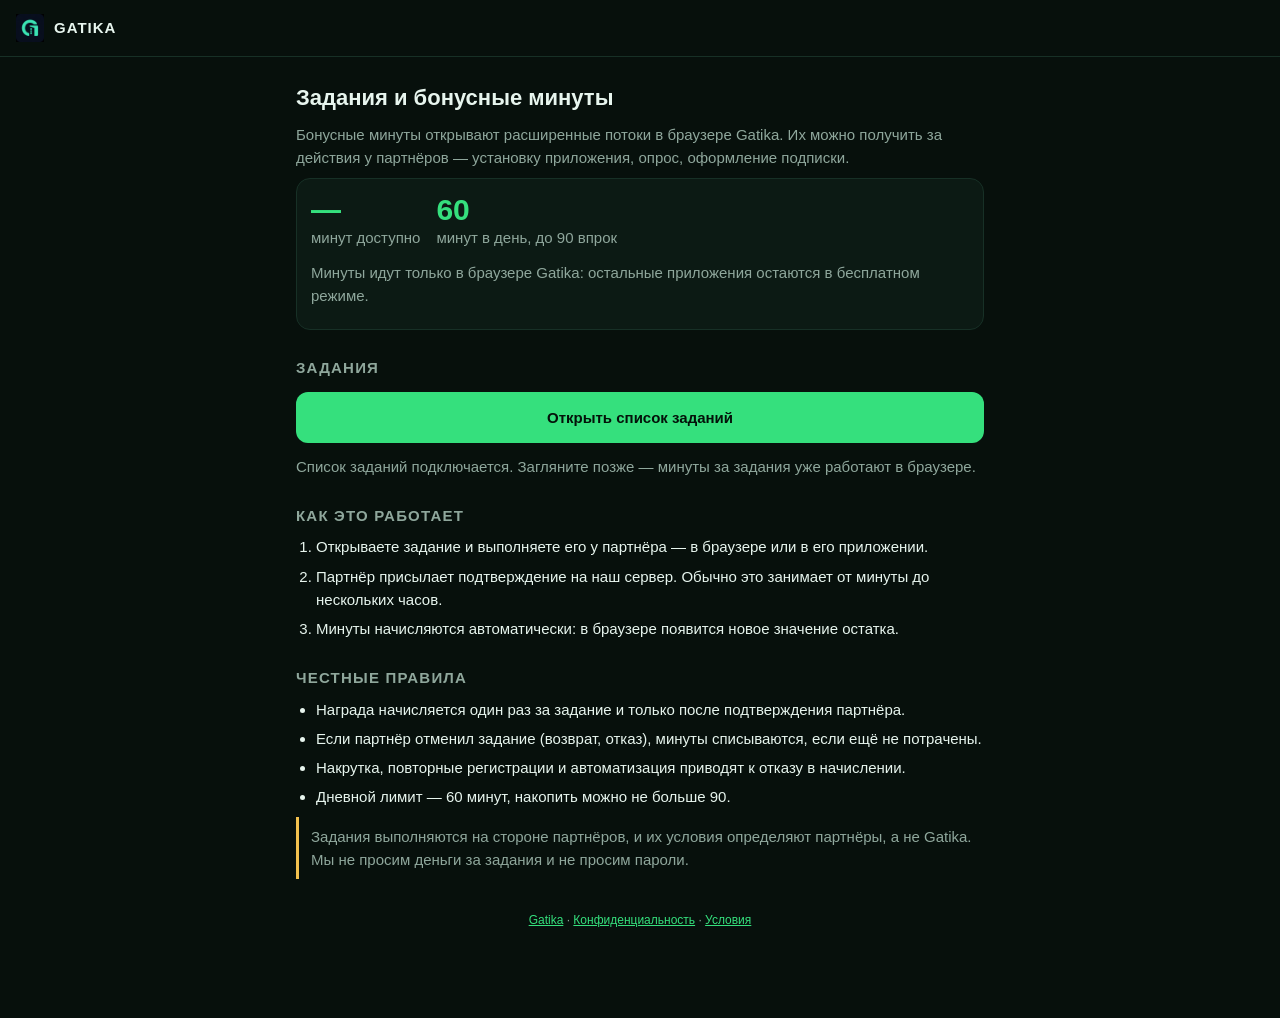
==== bonus.html @ 6bffc310 "Задания: баланс с основного API, воркер — резерв" ====
<!doctype html>
<html lang="ru">
<head>
<meta charset="utf-8">
<meta name="viewport" content="width=device-width, initial-scale=1">
<title>Задания и бонусные минуты — Gatika</title>
<meta name="description" content="Задания Gatika: выполните действие у партнёра и получите бонусные минуты браузера. Минуты начисляются автоматически после подтверждения.">
<link rel="icon" type="image/png" href="assets/icon.png">
<style>
  :root {
    --bg: #07100C;
    --panel: #0C1A14;
    --line: #173026;
    --text: #E7F5EE;
    --dim: #8FA79C;
    --accent: #35E07D;
    --warn: #F2C14E;
  }
  * { box-sizing: border-box; }
  body {
    margin: 0;
    background: var(--bg);
    color: var(--text);
    font: 15px/1.55 -apple-system, "Segoe UI", Roboto, Arial, sans-serif;
  }
  header.top {
    display: flex; align-items: center; gap: 10px;
    padding: 14px 16px; border-bottom: 1px solid var(--line);
  }
  header.top img { width: 28px; height: 28px; }
  header.top b { letter-spacing: 1px; }
  main { max-width: 720px; margin: 0 auto; padding: 16px 16px 48px; }
  h1 { font-size: 22px; margin: 8px 0 4px; }
  h2 { font-size: 15px; text-transform: uppercase; letter-spacing: .08em; color: var(--dim); margin: 26px 0 8px; }
  p { margin: 8px 0; }
  .muted { color: var(--dim); }
  .card {
    background: var(--panel); border: 1px solid var(--line);
    border-radius: 14px; padding: 14px;
  }
  .row { display: flex; gap: 16px; flex-wrap: wrap; }
  .num { font-size: 30px; font-weight: 700; color: var(--accent); line-height: 1.1; }
  .big {
    display: block; text-align: center; text-decoration: none;
    background: var(--accent); color: #04120A; font-weight: 700;
    padding: 14px; border-radius: 12px; margin: 12px 0;
  }
  ol, ul { padding-left: 20px; margin: 8px 0; }
  li { margin: 6px 0; }
  iframe { width: 100%; min-height: 70vh; border: 1px solid var(--line); border-radius: 14px; background: var(--panel); }
  .note { border-left: 3px solid var(--warn); padding: 8px 12px; color: var(--dim); }
  a { color: var(--accent); }
  footer { color: var(--dim); font-size: 12px; text-align: center; padding: 24px 16px 40px; }
</style>
</head>
<body>
<header class="top">
  <img src="assets/icon.png" alt="">
  <b>GATIKA</b>
</header>

<main>
  <h1>Задания и бонусные минуты</h1>
  <p class="muted">
    Бонусные минуты открывают расширенные потоки в браузере Gatika. Их можно получить
    за действия у партнёров — установку приложения, опрос, оформление подписки.
  </p>

  <div class="card">
    <div class="row">
      <div>
        <div class="num" id="balance">—</div>
        <div class="muted">минут доступно</div>
      </div>
      <div>
        <div class="num" id="cap">60</div>
        <div class="muted">минут в день, до 90 впрок</div>
      </div>
    </div>
    <p class="muted" style="margin-top:12px">
      Минуты идут только в браузере Gatika: остальные приложения остаются в бесплатном режиме.
    </p>
  </div>

  <h2>Задания</h2>
  <p class="muted" id="wallHint">
    Список заданий открывается в новой вкладке: так партнёр видит ваш прогресс и
    может подтвердить выполнение.
  </p>
  <a class="big" id="wallLink" href="#" hidden>Открыть список заданий</a>
  <p class="muted" id="wallEmpty" hidden>
    Список заданий подключается. Загляните позже — минуты за задания уже
    работают в браузере.
  </p>

  <h2>Как это работает</h2>
  <ol>
    <li>Открываете задание и выполняете его у партнёра — в браузере или в его приложении.</li>
    <li>Партнёр присылает подтверждение на наш сервер. Обычно это занимает от минуты до нескольких часов.</li>
    <li>Минуты начисляются автоматически: в браузере появится новое значение остатка.</li>
  </ol>

  <h2>Честные правила</h2>
  <ul>
    <li>Награда начисляется один раз за задание и только после подтверждения партнёра.</li>
    <li>Если партнёр отменил задание (возврат, отказ), минуты списываются, если ещё не потрачены.</li>
    <li>Накрутка, повторные регистрации и автоматизация приводят к отказу в начислении.</li>
    <li>Дневной лимит — 60 минут, накопить можно не больше 90.</li>
  </ul>

  <p class="note">
    Задания выполняются на стороне партнёров, и их условия определяют партнёры, а не Gatika.
    Мы не просим деньги за задания и не просим пароли.
  </p>

  <footer>
    <a href="/">Gatika</a> ·
    <a href="legal/privacy.html">Конфиденциальность</a> ·
    <a href="legal/terms.html">Условия</a>
  </footer>
</main>

<script>
  // Адрес стены заданий из кабинета рекламной сети (Apps & placements → Integration).
  // Пусто — значит стена ещё не подключена: показываем пояснение вместо iframe.
  const WALL_URL = 'https://offerwall.gg/wall/4b9fcdef59f5f191c9c4800caa027e0c';

  const params = new URLSearchParams(location.search);
  const uid = params.get('uid') || '';

  // Основной API — сервер шлюза; воркер на workers.dev только резерв: базы у
  // них независимые, и воркер покажет не то число, что начислено постбэком.
  const API = 'https://api.gatika.ru:8443/v1/bonus/state';
  const API_FALLBACK = 'https://gatika-access.goldklonleks.workers.dev/v1/bonus/state';

  // Баланс тянем со своего API; пока его нет — показываем прочерк, а не выдуманное число.
  async function loadState() {
    if (!uid) return;
    const url = API + '?uid=' + encodeURIComponent(uid);
    const state = await getJson(url) || await getJson(API_FALLBACK + '?uid=' + encodeURIComponent(uid));
    if (!state) return;
    if (typeof state.remainingMin === 'number') {
      document.getElementById('balance').textContent = String(state.remainingMin);
    }
    if (typeof state.dailyCapMin === 'number') {
      document.getElementById('cap').textContent = String(state.dailyCapMin);
    }
  }

  async function getJson(url) {
    try {
      const r = await fetch(url, { cache: 'no-store' });
      return r.ok ? await r.json() : null;
    } catch (_) { return null; /* офлайн — оставляем прочерк */ }
  }

  function renderWall() {
    const link = document.getElementById('wallLink');
    const hint = document.getElementById('wallHint');
    const empty = document.getElementById('wallEmpty');
    if (!WALL_URL || !uid) {
      // Без uid партнёр не сможет связать выполненное задание с устройством.
      hint.hidden = true;
      empty.hidden = false;
      return;
    }
    const target = WALL_URL + (WALL_URL.includes('?') ? '&' : '?') + 'userId=' + encodeURIComponent(uid);
    link.href = target;
    link.hidden = false;
    hint.hidden = false;
    empty.hidden = true;
  }

  renderWall();
  loadState();
</script>
</body>
</html>
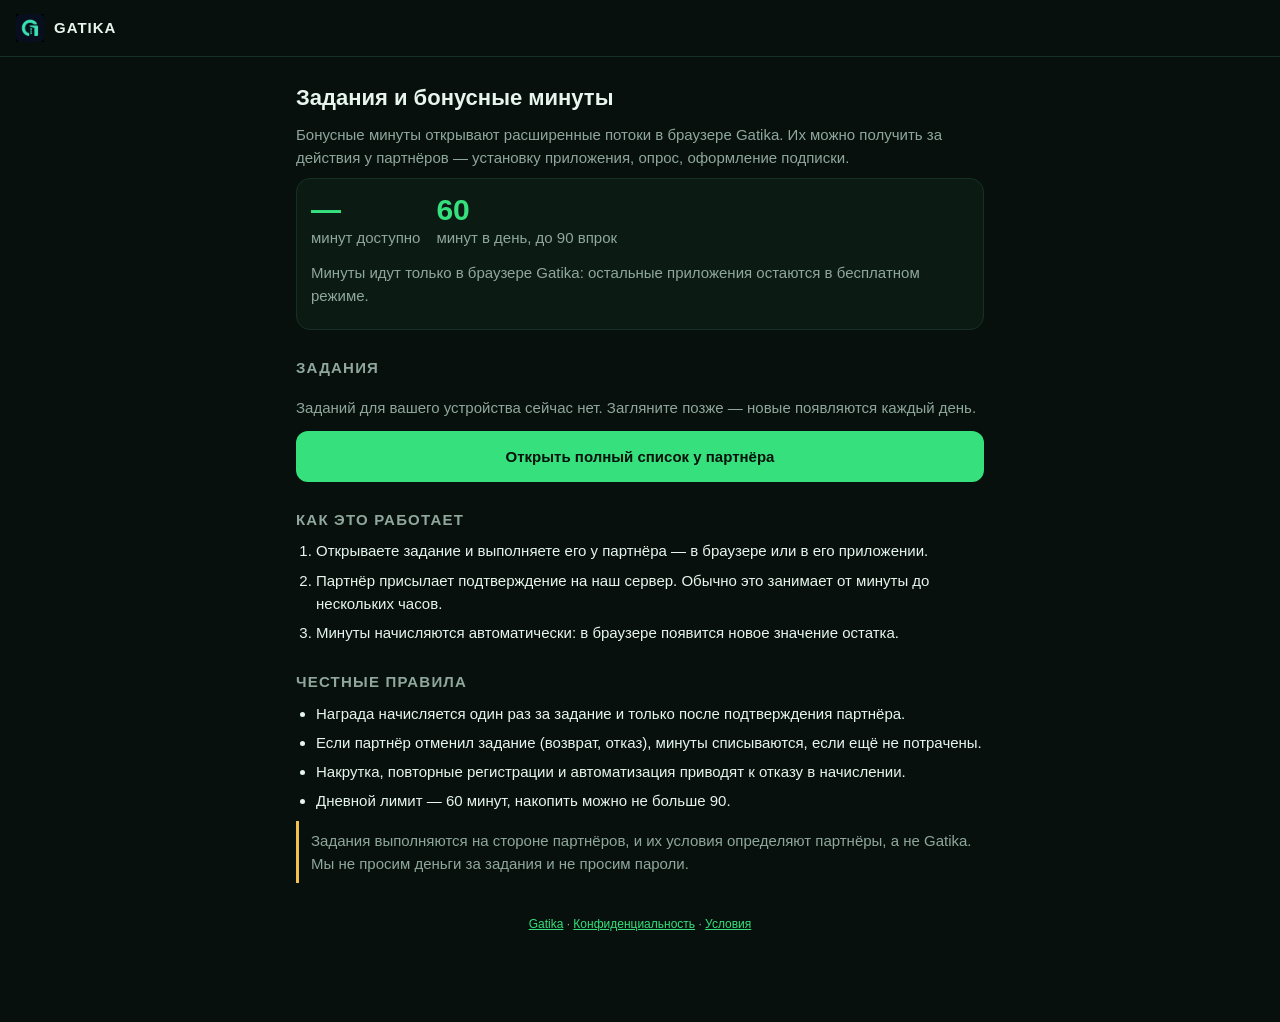
==== commit 0c229f16: "Задания: своя доска из API вместо чужой стены" ====
--- a/bonus.html
+++ b/bonus.html
@@ -47,7 +47,20 @@
   }
   ol, ul { padding-left: 20px; margin: 8px 0; }
   li { margin: 6px 0; }
-  iframe { width: 100%; min-height: 70vh; border: 1px solid var(--line); border-radius: 14px; background: var(--panel); }
+  .offers { display: grid; gap: 8px; }
+  .offer {
+    display: flex; align-items: center; gap: 12px;
+    background: var(--panel); border: 1px solid var(--line); border-radius: 12px;
+    padding: 12px; text-decoration: none; color: var(--text);
+  }
+  .offer:active { border-color: var(--accent); }
+  .offer img { width: 38px; height: 38px; border-radius: 9px; object-fit: cover; flex: 0 0 auto; }
+  .offer .text { flex: 1 1 auto; min-width: 0; }
+  .offer .title { font-size: 14px; line-height: 1.25; }
+  .offer .kind { font-size: 11px; color: var(--dim); text-transform: uppercase; letter-spacing: .06em; }
+  .offer .pay { flex: 0 0 auto; text-align: right; }
+  .offer .pay b { color: var(--accent); font-size: 15px; }
+  .offer .pay span { display: block; font-size: 11px; color: var(--dim); }
   .note { border-left: 3px solid var(--warn); padding: 8px 12px; color: var(--dim); }
   a { color: var(--accent); }
   footer { color: var(--dim); font-size: 12px; text-align: center; padding: 24px 16px 40px; }
@@ -83,15 +96,14 @@
   </div>
 
   <h2>Задания</h2>
-  <p class="muted" id="wallHint">
-    Список заданий открывается в новой вкладке: так партнёр видит ваш прогресс и
-    может подтвердить выполнение.
+  <p class="muted" id="boardHint">Загружаем список…</p>
+  <div class="offers" id="board"></div>
+  <p class="muted" id="boardEmpty" hidden>
+    Заданий для вашего устройства сейчас нет. Загляните позже — новые появляются
+    каждый день.
   </p>
-  <a class="big" id="wallLink" href="#" hidden>Открыть список заданий</a>
-  <p class="muted" id="wallEmpty" hidden>
-    Список заданий подключается. Загляните позже — минуты за задания уже
-    работают в браузере.
-  </p>
+  <a class="big" id="wallLink" href="#" hidden>Открыть полный список у партнёра</a>
+  <p class="note" id="boardNote" hidden></p>
 
   <h2>Как это работает</h2>
   <ol>
@@ -154,24 +166,106 @@
     } catch (_) { return null; /* офлайн — оставляем прочерк */ }
   }
 
-  function renderWall() {
-    const link = document.getElementById('wallLink');
-    const hint = document.getElementById('wallHint');
-    const empty = document.getElementById('wallEmpty');
-    if (!WALL_URL || !uid) {
-      // Без uid партнёр не сможет связать выполненное задание с устройством.
+  // Доска заданий. Список берём со своего API: он ходит к площадке серверным
+  // секретом и отдаёт уже наши поля. Чужую стену не грузим — её домен из РФ не
+  // открывается, а её вёрстка и куки нам не нужны.
+  const API_OFFERS = 'https://api.gatika.ru:8443/v1/offers';
+  const API_CLICK = 'https://api.gatika.ru:8443/v1/offer/click';
+
+  const KIND = {
+    survey: 'опрос', surveys: 'опрос',
+    game: 'игра', games: 'игра',
+    app: 'приложение', apps: 'приложение', cpi: 'приложение',
+    signup: 'регистрация', registration: 'регистрация',
+    purchase: 'покупка', shopping: 'покупка',
+    video: 'видео',
+  };
+
+  async function loadBoard() {
+    const hint = document.getElementById('boardHint');
+    const board = document.getElementById('board');
+    const empty = document.getElementById('boardEmpty');
+    const note = document.getElementById('boardNote');
+    if (!uid) {
       hint.hidden = true;
       empty.hidden = false;
       return;
     }
-    const target = WALL_URL + (WALL_URL.includes('?') ? '&' : '?') + 'userId=' + encodeURIComponent(uid);
-    link.href = target;
+    const data = await getJson(API_OFFERS + '?uid=' + encodeURIComponent(uid));
+    if (!data) {
+      // Каталог недоступен (нет ключа площадки или сервер не отвечает) — честно
+      // говорим об этом и оставляем ссылку на полный список, если она есть.
+      hint.textContent = 'Список заданий временно недоступен. Минуты, полученные раньше, остаются в силе.';
+      showWallLink();
+      return;
+    }
+    if (!data.offers || !data.offers.length) {
+      hint.hidden = true;
+      empty.hidden = false;
+      return;
+    }
+    hint.hidden = true;
+    for (const offer of data.offers) {
+      board.appendChild(offerCard(offer));
+    }
+    note.hidden = false;
+    note.textContent = 'Награда начисляется после подтверждения партнёра — обычно от минуты до нескольких часов. ' +
+      'Задание открывается на прямом соединении: так партнёр видит вашу страну и не отменяет награду.';
+  }
+
+  function offerCard(offer) {
+    const a = document.createElement('a');
+    a.className = 'offer';
+    a.href = '#';
+    a.addEventListener('click', (event) => {
+      event.preventDefault();
+      openOffer(offer.id);
+    });
+    if (offer.icon) {
+      const img = document.createElement('img');
+      img.src = offer.icon;
+      img.alt = '';
+      img.loading = 'lazy';
+      a.appendChild(img);
+    }
+    const text = document.createElement('div');
+    text.className = 'text';
+    const title = document.createElement('div');
+    title.className = 'title';
+    title.textContent = offer.title;
+    const kind = document.createElement('div');
+    kind.className = 'kind';
+    kind.textContent = KIND[offer.category] || 'задание';
+    text.append(title, kind);
+    const pay = document.createElement('div');
+    pay.className = 'pay';
+    const b = document.createElement('b');
+    b.textContent = '+' + offer.minutes;
+    const span = document.createElement('span');
+    span.textContent = 'минут';
+    pay.append(b, span);
+    a.append(text, pay);
+    return a;
+  }
+
+  // Клик разрешаем на сервере: он записывает клик у партнёра и отдаёт адрес
+  // рекламодателя. Если сервер не смог — открываем ссылку площадки как есть.
+  async function openOffer(id) {
+    const url = API_CLICK + '?uid=' + encodeURIComponent(uid) + '&id=' + encodeURIComponent(id);
+    const data = await getJson(url);
+    const target = (data && (data.url || data.fallback)) || '';
+    if (!target) return;
+    location.href = target;
+  }
+
+  function showWallLink() {
+    const link = document.getElementById('wallLink');
+    if (!WALL_URL || !uid) return;
+    link.href = WALL_URL + (WALL_URL.includes('?') ? '&' : '?') + 'userId=' + encodeURIComponent(uid);
     link.hidden = false;
-    hint.hidden = false;
-    empty.hidden = true;
-  }
-
-  renderWall();
+  }
+
+  loadBoard();
   loadState();
 </script>
 </body>
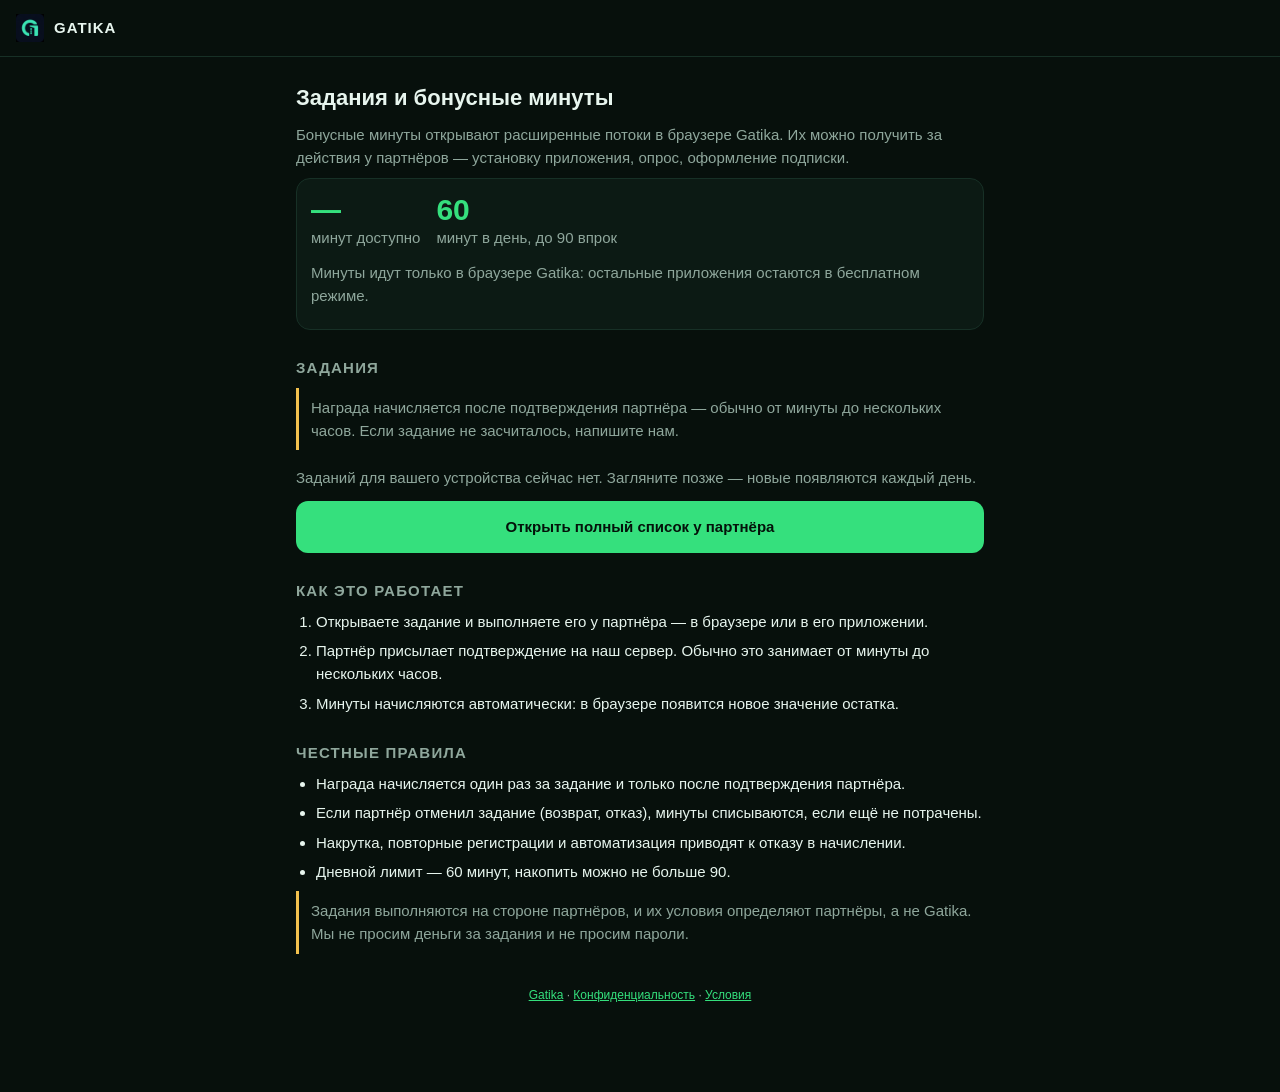
==== commit 0dd3e0da: "Задания: ответ под карточкой, недоступные задания скрываются и запоминаются" ====
--- a/bonus.html
+++ b/bonus.html
@@ -61,6 +61,13 @@
   .offer .pay { flex: 0 0 auto; text-align: right; }
   .offer .pay b { color: var(--accent); font-size: 15px; }
   .offer .pay span { display: block; font-size: 11px; color: var(--dim); }
+  /* Ответ на нажатие — там же, где нажали: под карточкой, а не в конце страницы. */
+  .offer-status {
+    grid-column: 1 / -1;
+    font-size: 12px; line-height: 1.35;
+    padding: 2px 4px 6px; color: var(--dim);
+  }
+  .offer-status.warn { color: var(--warn); }
   .note { border-left: 3px solid var(--warn); padding: 8px 12px; color: var(--dim); }
   a { color: var(--accent); }
   footer { color: var(--dim); font-size: 12px; text-align: center; padding: 24px 16px 40px; }
@@ -96,6 +103,10 @@
   </div>
 
   <h2>Задания</h2>
+  <p class="note" id="boardNote">
+    Награда начисляется после подтверждения партнёра — обычно от минуты до
+    нескольких часов. Если задание не засчиталось, напишите нам.
+  </p>
   <p class="muted" id="boardHint">Загружаем список…</p>
   <div class="offers" id="board"></div>
   <p class="muted" id="boardEmpty" hidden>
@@ -103,7 +114,6 @@
     каждый день.
   </p>
   <a class="big" id="wallLink" href="#" hidden>Открыть полный список у партнёра</a>
-  <p class="note" id="boardNote" hidden></p>
 
   <h2>Как это работает</h2>
   <ol>
@@ -181,11 +191,33 @@
     video: 'видео',
   };
 
+  // Скрытые задания. Если лендинг из сети пользователя не открывается, карточку
+  // убираем и запоминаем на неделю: сеть может смениться, поэтому не навсегда.
+  const HIDE_KEY = 'gatika.hidden.' + (uid || 'anon');
+  const HIDE_MS = 7 * 24 * 3600 * 1000;
+
+  function hiddenIds() {
+    try {
+      const raw = JSON.parse(localStorage.getItem(HIDE_KEY) || '{}');
+      const now = Date.now();
+      const alive = {};
+      for (const [id, until] of Object.entries(raw)) if (until > now) alive[id] = until;
+      return alive;
+    } catch (_) { return {}; }
+  }
+
+  function hideOffer(id) {
+    try {
+      const all = hiddenIds();
+      all[id] = Date.now() + HIDE_MS;
+      localStorage.setItem(HIDE_KEY, JSON.stringify(all));
+    } catch (_) { /* приватный режим: не запомним, но карточку всё равно уберём */ }
+  }
+
   async function loadBoard() {
     const hint = document.getElementById('boardHint');
     const board = document.getElementById('board');
     const empty = document.getElementById('boardEmpty');
-    const note = document.getElementById('boardNote');
     if (!uid) {
       hint.hidden = true;
       empty.hidden = false;
@@ -204,13 +236,18 @@
       empty.hidden = false;
       return;
     }
+    const hidden = hiddenIds();
+    const shown = data.offers.filter((offer) => !hidden[offer.id]);
+    if (!shown.length) {
+      hint.hidden = true;
+      empty.hidden = false;
+      empty.textContent = 'Задания, которые не открывались из вашей сети, скрыты. Новые появятся позже.';
+      return;
+    }
     hint.hidden = true;
-    for (const offer of data.offers) {
+    for (const offer of shown) {
       board.appendChild(offerCard(offer));
     }
-    note.hidden = false;
-    note.textContent = 'Награда начисляется после подтверждения партнёра — обычно от минуты до нескольких часов. ' +
-      'Задание открывается на прямом соединении: так партнёр видит вашу страну и не отменяет награду.';
   }
 
   function offerCard(offer) {
@@ -219,7 +256,7 @@
     a.href = '#';
     a.addEventListener('click', (event) => {
       event.preventDefault();
-      openOffer(offer.id);
+      openOffer(offer, a);
     });
     if (offer.icon) {
       const img = document.createElement('img');
@@ -248,14 +285,74 @@
     return a;
   }
 
-  // Клик разрешаем на сервере: он записывает клик у партнёра и отдаёт адрес
-  // рекламодателя. Если сервер не смог — открываем ссылку площадки как есть.
-  async function openOffer(id) {
-    const url = API_CLICK + '?uid=' + encodeURIComponent(uid) + '&id=' + encodeURIComponent(id);
+  // Клик разрешаем на сервере: он проходит два шага на домене партнёра (тот
+  // записывает клик) и отдаёт адрес рекламодателя. Дальше открывает телефон —
+  // со своим IP, иначе партнёр увидит чужую страну и отменит награду.
+  async function openOffer(offer, card) {
+    if (card.dataset.busy === '1') return;
+    card.dataset.busy = '1';
+    card.style.opacity = '0.6';
+
+    // Ответ появляется под самой карточкой: внизу страницы его никто не увидит.
+    const status = document.createElement('div');
+    status.className = 'offer-status';
+    status.textContent = 'Открываем задание…';
+    card.after(status);
+
+    const url = API_CLICK + '?uid=' + encodeURIComponent(uid) + '&id=' + encodeURIComponent(offer.id);
     const data = await getJson(url);
-    const target = (data && (data.url || data.fallback)) || '';
-    if (!target) return;
-    location.href = target;
+    if (!data) {
+      status.textContent = 'Не удалось открыть задание. Попробуйте через минуту.';
+      status.classList.add('warn');
+      card.style.opacity = '1';
+      delete card.dataset.busy;
+      return;
+    }
+    if (!data.url) {
+      // Ссылку площадки не подставляем: её домен из РФ не открывается.
+      dropOffer(offer, card, status, data.via === 'blocked'
+        ? 'Партнёр не пустил по этой ссылке — больше её не показываем.'
+        : 'Не удалось открыть задание. Попробуйте через минуту.');
+      return;
+    }
+    // Проверяем, отвечает ли лендинг вообще: часть зарубежных хостов у мобильных
+    // операторов РФ просто висит — человек ждал бы пустой экран.
+    status.textContent = 'Проверяем, открывается ли задание…';
+    if (!(await reachable(data.url))) {
+      dropOffer(offer, card, status, 'Задание не открывается из вашей сети — больше не показываем.');
+      return;
+    }
+    status.textContent = 'Открываем…';
+    location.href = data.url;
+  }
+
+  // Убрать карточку с объяснением и запомнить, чтобы она не появлялась снова.
+  function dropOffer(offer, card, status, text) {
+    hideOffer(offer.id);
+    status.classList.add('warn');
+    status.textContent = text;
+    card.style.opacity = '0.4';
+    setTimeout(() => {
+      status.remove();
+      card.remove();
+      const board = document.getElementById('board');
+      if (board && !board.children.length) {
+        const empty = document.getElementById('boardEmpty');
+        empty.hidden = false;
+        empty.textContent = 'Задания, которые не открывались из вашей сети, скрыты. Новые появятся позже.';
+      }
+    }, 4000);
+  }
+
+  // HEAD без CORS-режима: ответ не читаем, важен сам факт ответа. Если хост
+  // заблокирован, запрос повиснет — тогда таймаут и «недоступно».
+  function reachable(url) {
+    return new Promise((resolve) => {
+      const stop = setTimeout(() => resolve(false), 6000);
+      fetch(url, { method: 'HEAD', mode: 'no-cors', cache: 'no-store' })
+        .then(() => { clearTimeout(stop); resolve(true); })
+        .catch(() => { clearTimeout(stop); resolve(false); });
+    });
   }
 
   function showWallLink() {
